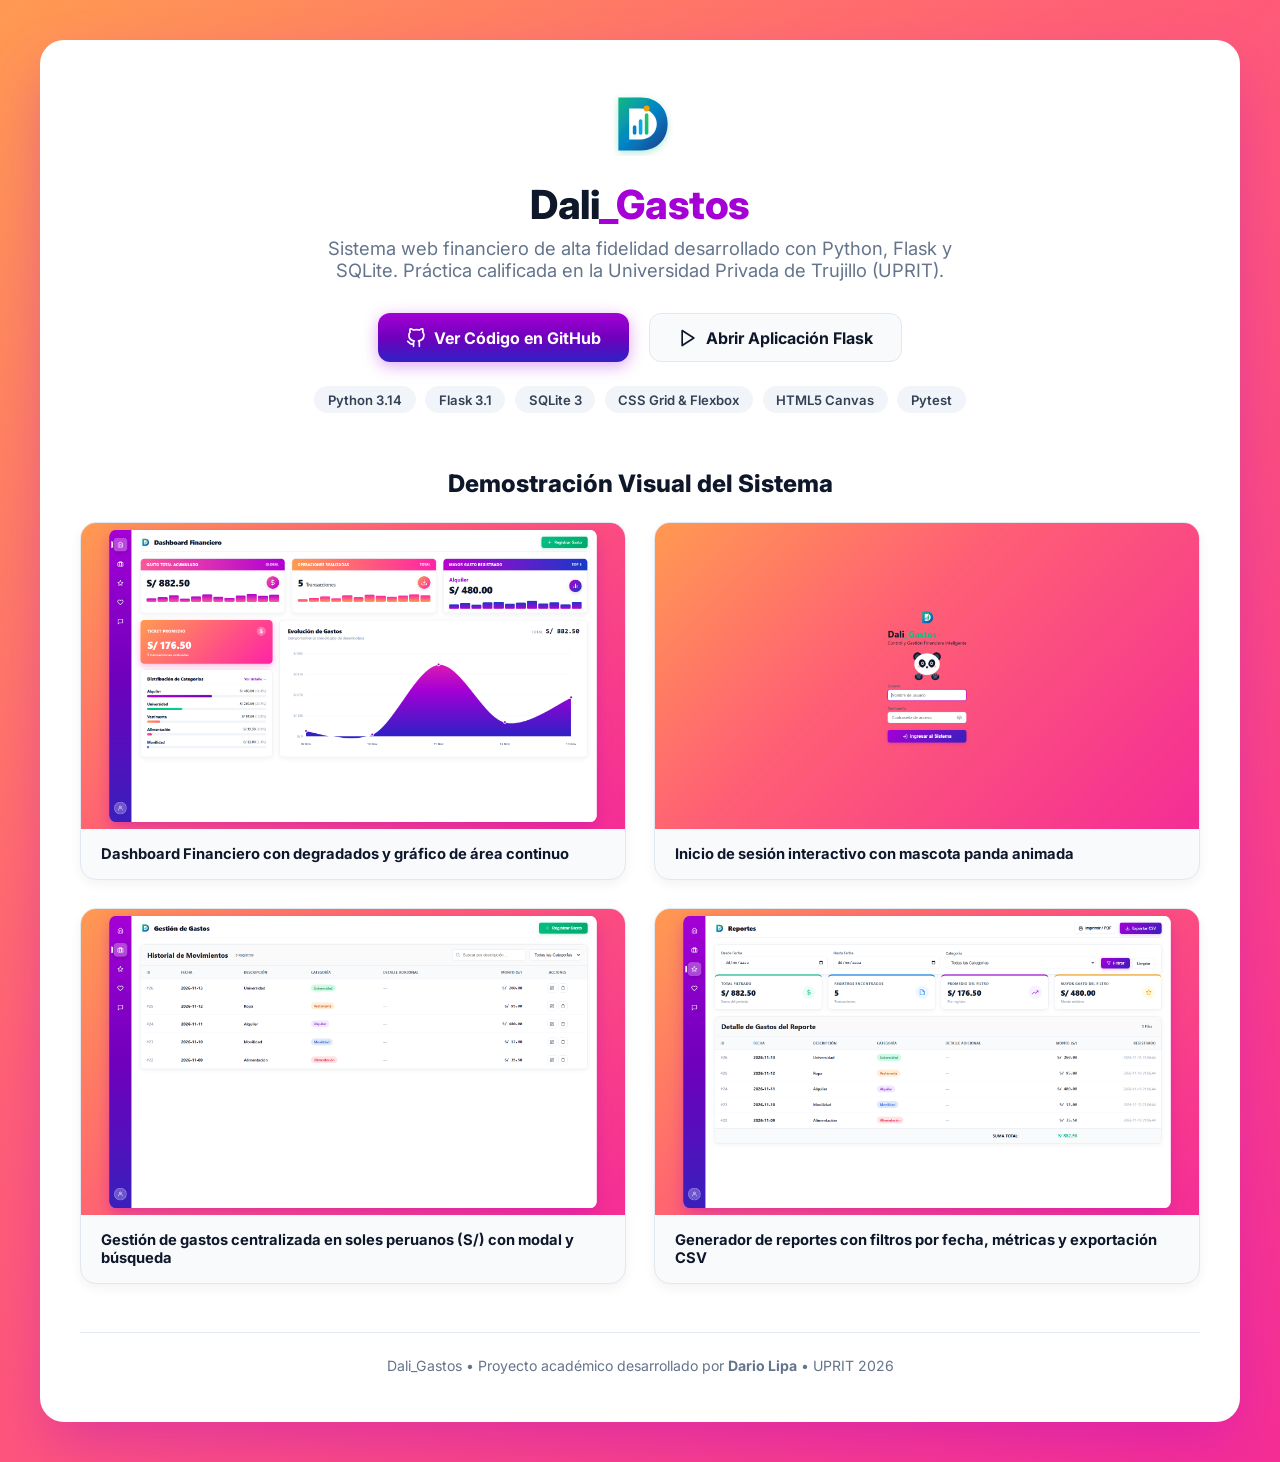
==== docs/index.html @ c82aadc2 "feat(Dali_Gastos): Rediseno completo con paleta degradada, 3 tarjetas KPI, grafico de area y 5 datos" ====
<!DOCTYPE html>
<html lang="es">
<head>
  <meta charset="UTF-8">
  <meta name="viewport" content="width=device-width, initial-scale=1.0">
  <title>Dali_Gastos - Sistema Web Financiero</title>
  <link rel="icon" type="image/svg+xml" href="../static/img/favicon.svg">
  <link rel="preconnect" href="https://fonts.googleapis.com">
  <link rel="preconnect" href="https://fonts.gstatic.com" crossorigin>
  <link href="https://fonts.googleapis.com/css2?family=Inter:wght@400;500;600;700;800&family=JetBrains+Mono:wght@700&display=swap" rel="stylesheet">
  <style>
    :root {
      --bg-gradient: linear-gradient(135deg, #FF9A52 0%, #FF6075 40%, #F52D96 100%);
      --sidebar-gradient: linear-gradient(180deg, #A500D6 0%, #7000BC 50%, #3021C5 100%);
      --text-main: #0F172A;
      --text-muted: #64748B;
    }
    * { margin: 0; padding: 0; box-sizing: border-box; }
    body {
      font-family: 'Inter', sans-serif;
      background: var(--bg-gradient);
      min-height: 100vh;
      color: var(--text-main);
      padding: 2.5rem 1rem;
      display: flex;
      flex-direction: column;
      align-items: center;
    }
    .landing-card {
      width: 100%;
      max-width: 1200px;
      background: #FFFFFF;
      border-radius: 24px;
      box-shadow: 0 25px 60px -10px rgba(165, 0, 214, 0.35);
      padding: 3rem 2.5rem;
      overflow: hidden;
    }
    .header-center {
      text-align: center;
      margin-bottom: 2.5rem;
    }
    .logo-img {
      width: 72px;
      height: 72px;
      margin-bottom: 1rem;
    }
    .app-title {
      font-size: 2.5rem;
      font-weight: 800;
      color: #0F172A;
      letter-spacing: -0.5px;
    }
    .app-title span { color: #A500D6; }
    .app-subtitle {
      font-size: 1.15rem;
      color: var(--text-muted);
      margin-top: 0.5rem;
      max-width: 650px;
      margin-left: auto;
      margin-right: auto;
    }
    .actions-row {
      display: flex;
      justify-content: center;
      gap: 1.25rem;
      margin-top: 2rem;
      flex-wrap: wrap;
    }
    .btn {
      padding: 0.85rem 1.75rem;
      border-radius: 12px;
      font-weight: 700;
      font-size: 1rem;
      text-decoration: none;
      transition: all 0.2s ease;
      display: inline-flex;
      align-items: center;
      gap: 0.5rem;
    }
    .btn-main {
      background: var(--sidebar-gradient);
      color: #FFFFFF;
      box-shadow: 0 4px 16px rgba(165, 0, 214, 0.35);
    }
    .btn-main:hover {
      transform: translateY(-2px);
      box-shadow: 0 8px 24px rgba(165, 0, 214, 0.45);
    }
    .btn-secondary {
      background: #F8FAFC;
      color: #0F172A;
      border: 1px solid #E2E8F0;
    }
    .btn-secondary:hover {
      background: #F1F5F9;
    }
    .badges-row {
      display: flex;
      justify-content: center;
      gap: 0.6rem;
      margin-top: 1.5rem;
      flex-wrap: wrap;
    }
    .badge-pill {
      background: #F1F5F9;
      color: #334155;
      padding: 0.35rem 0.85rem;
      border-radius: 9999px;
      font-size: 0.82rem;
      font-weight: 600;
    }
    .gallery-section {
      margin-top: 3.5rem;
    }
    .section-title {
      font-size: 1.5rem;
      font-weight: 800;
      margin-bottom: 1.5rem;
      text-align: center;
    }
    .gallery-grid {
      display: grid;
      grid-template-columns: repeat(auto-fit, minmax(480px, 1fr));
      gap: 1.75rem;
    }
    @media (max-width: 600px) {
      .gallery-grid { grid-template-columns: 1fr; }
    }
    .preview-card {
      background: #F8FAFC;
      border-radius: 16px;
      border: 1px solid #E2E8F0;
      overflow: hidden;
      box-shadow: 0 4px 12px rgba(0,0,0,0.05);
      transition: transform 0.2s ease;
    }
    .preview-card:hover { transform: translateY(-4px); }
    .preview-card img {
      width: 100%;
      height: auto;
      display: block;
    }
    .preview-caption {
      padding: 1rem 1.25rem;
      font-weight: 700;
      font-size: 0.92rem;
      color: #0F172A;
    }
    .footer-note {
      text-align: center;
      margin-top: 3rem;
      font-size: 0.88rem;
      color: var(--text-muted);
      border-top: 1px solid #E2E8F0;
      padding-top: 1.5rem;
    }
  </style>
</head>
<body>
  <div class="landing-card">
    <header class="header-center">
      <img src="../static/img/logo.svg" alt="Logo Dali_Gastos" class="logo-img">
      <h1 class="app-title">Dali<span>_Gastos</span></h1>
      <p class="app-subtitle">
        Sistema web financiero de alta fidelidad desarrollado con Python, Flask y SQLite.
        Práctica calificada en la Universidad Privada de Trujillo (UPRIT).
      </p>

      <div class="actions-row">
        <a href="https://github.com/DarioLipa/control-gastos-flask" class="btn btn-main" target="_blank" rel="noopener">
          <svg width="20" height="20" viewBox="0 0 24 24" fill="none" stroke="currentColor" stroke-width="2" stroke-linecap="round" stroke-linejoin="round">
            <path d="M9 19c-5 1.5-5-2.5-7-3m14 6v-3.87a3.37 3.37 0 0 0-.94-2.61c3.14-.35 6.44-1.54 6.44-7A5.44 5.44 0 0 0 20 4.77 5.07 5.07 0 0 0 19.91 1S18.73.65 16 2.48a13.38 13.38 0 0 0-7 0C6.27.65 5.09 1 5.09 1A5.07 5.07 0 0 0 5 4.77a5.44 5.44 0 0 0-1.5 3.78c0 5.42 3.3 6.61 6.44 7A3.37 3.37 0 0 0 9 18.13V22"></path>
          </svg>
          Ver Código en GitHub
        </a>
        <a href="https://control-gastos-flask.onrender.com" class="btn btn-secondary" target="_blank" rel="noopener">
          <svg width="20" height="20" viewBox="0 0 24 24" fill="none" stroke="currentColor" stroke-width="2" stroke-linecap="round" stroke-linejoin="round">
            <polygon points="5 3 19 12 5 21 5 3"></polygon>
          </svg>
          Abrir Aplicación Flask
        </a>
      </div>

      <div class="badges-row">
        <span class="badge-pill">Python 3.14</span>
        <span class="badge-pill">Flask 3.1</span>
        <span class="badge-pill">SQLite 3</span>
        <span class="badge-pill">CSS Grid & Flexbox</span>
        <span class="badge-pill">HTML5 Canvas</span>
        <span class="badge-pill">Pytest</span>
      </div>
    </header>

    <main class="gallery-section">
      <h2 class="section-title">Demostración Visual del Sistema</h2>
      <div class="gallery-grid">
        <div class="preview-card">
          <img src="capturas/02_dashboard.png" alt="Dashboard Principal">
          <div class="preview-caption">Dashboard Financiero con degradados y gráfico de área continuo</div>
        </div>

        <div class="preview-card">
          <img src="capturas/01_login.png" alt="Login Interactivo">
          <div class="preview-caption">Inicio de sesión interactivo con mascota panda animada</div>
        </div>

        <div class="preview-card">
          <img src="capturas/03_gastos.png" alt="Gestión de Gastos">
          <div class="preview-caption">Gestión de gastos centralizada en soles peruanos (S/) con modal y búsqueda</div>
        </div>

        <div class="preview-card">
          <img src="capturas/04_reportes.png" alt="Módulo de Reportes">
          <div class="preview-caption">Generador de reportes con filtros por fecha, métricas y exportación CSV</div>
        </div>
      </div>
    </main>

    <footer class="footer-note">
      <p>Dali_Gastos &bull; Proyecto académico desarrollado por <strong>Dario Lipa</strong> &bull; UPRIT 2026</p>
    </footer>
  </div>
</body>
</html>
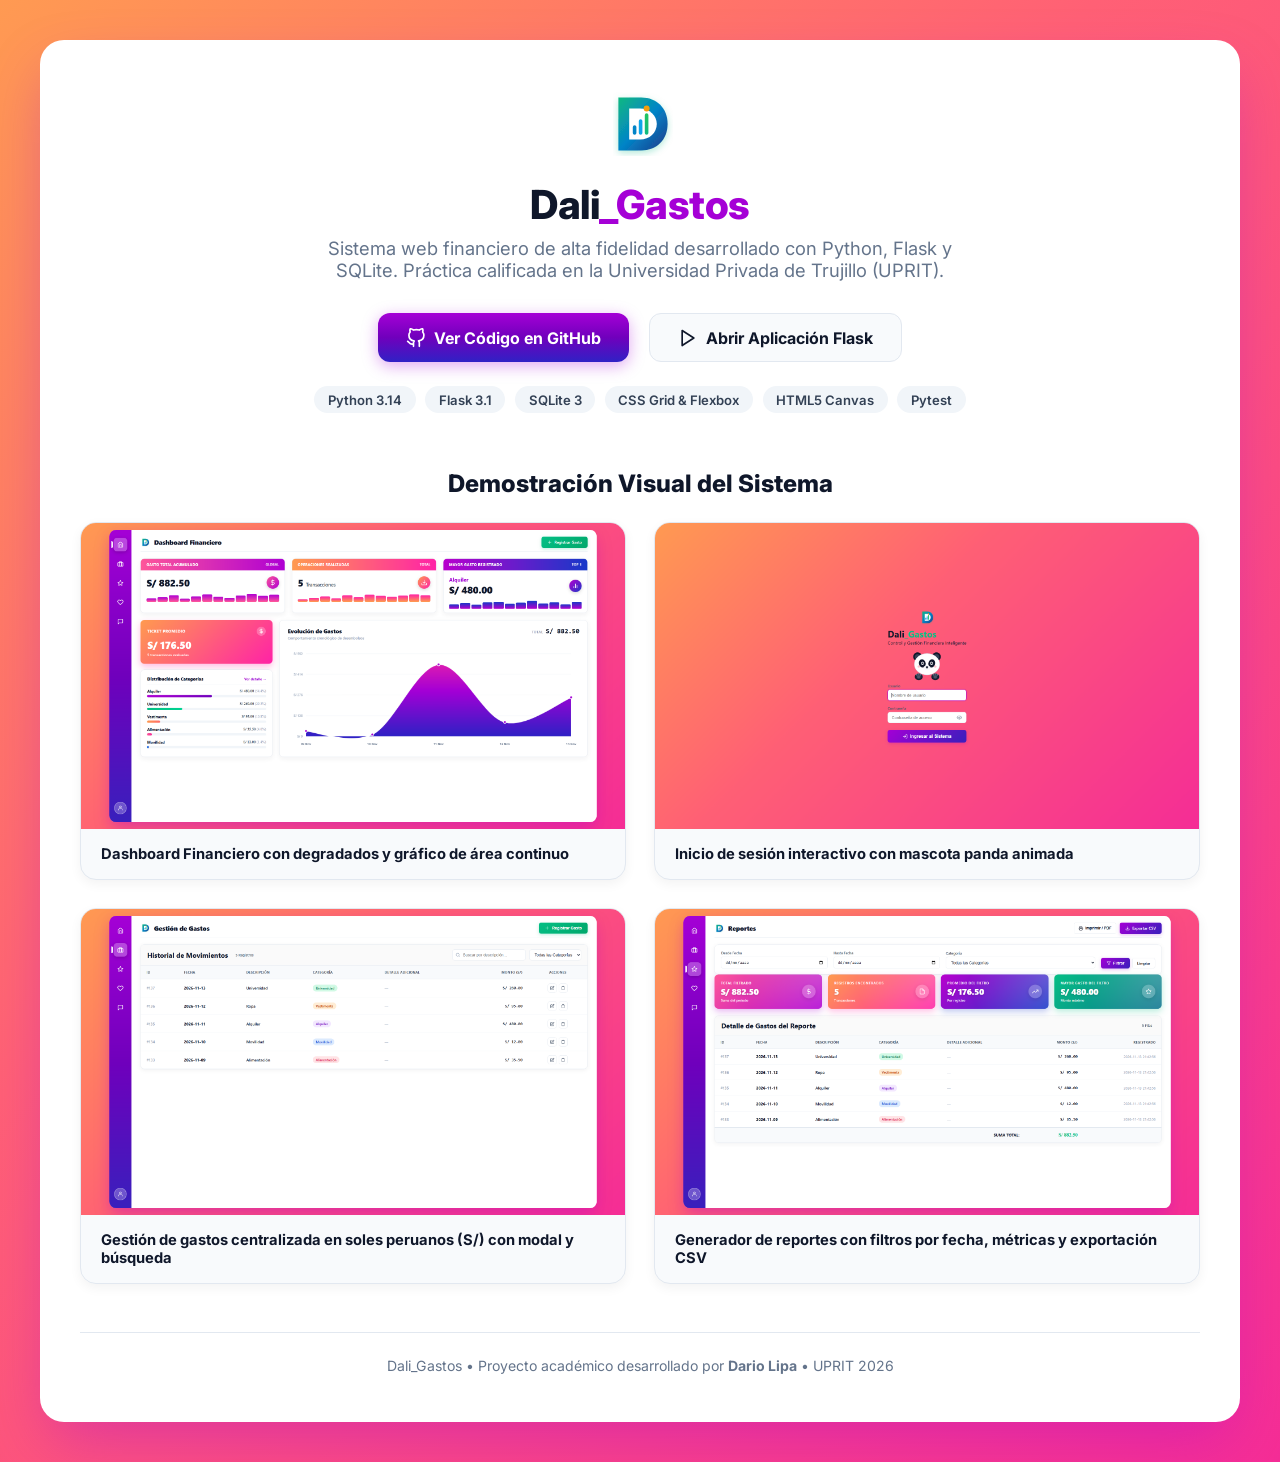
==== commit 53bcfb53: "style(reportes): Aplicar tarjetas con degradados vibrantes y retirar seccion datos iniciales del REA" ====
--- a/docs/index.html
+++ b/docs/index.html
@@ -222,3 +222,4 @@
   </div>
 </body>
 </html>
+
